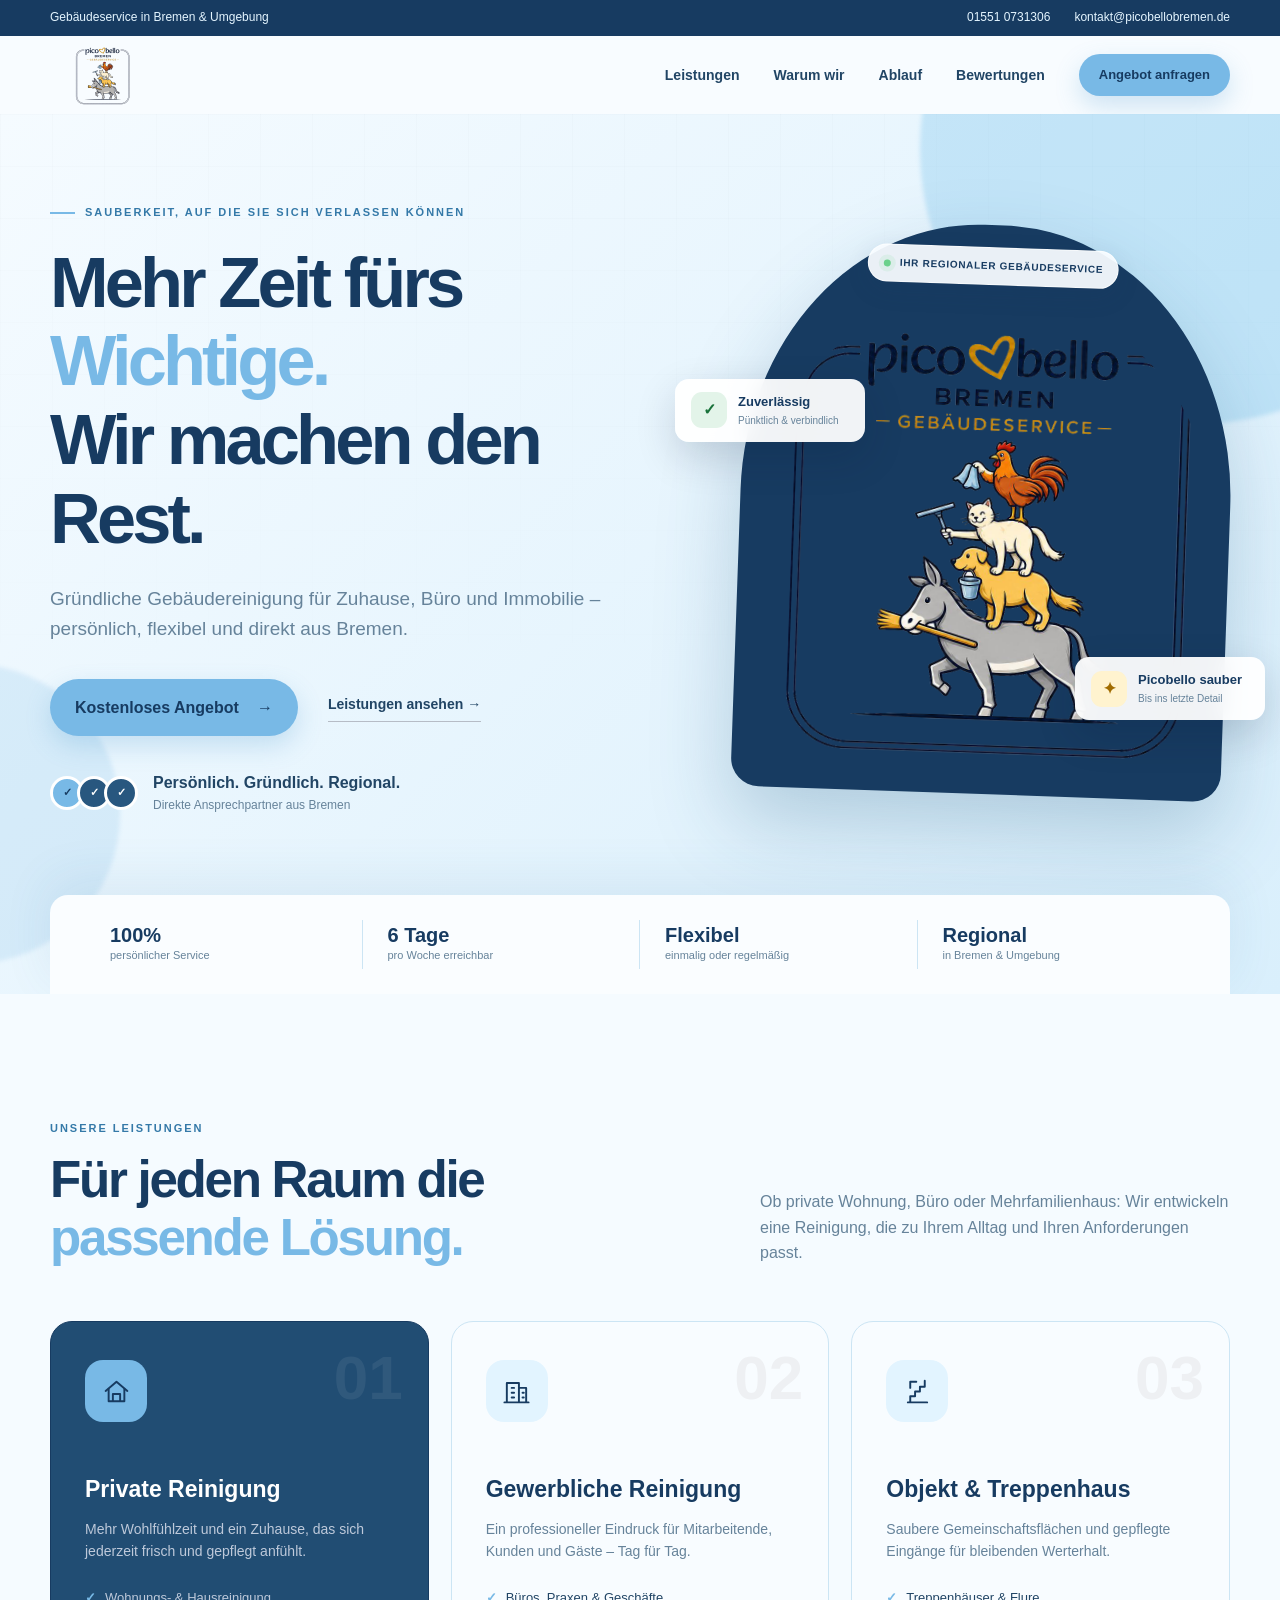
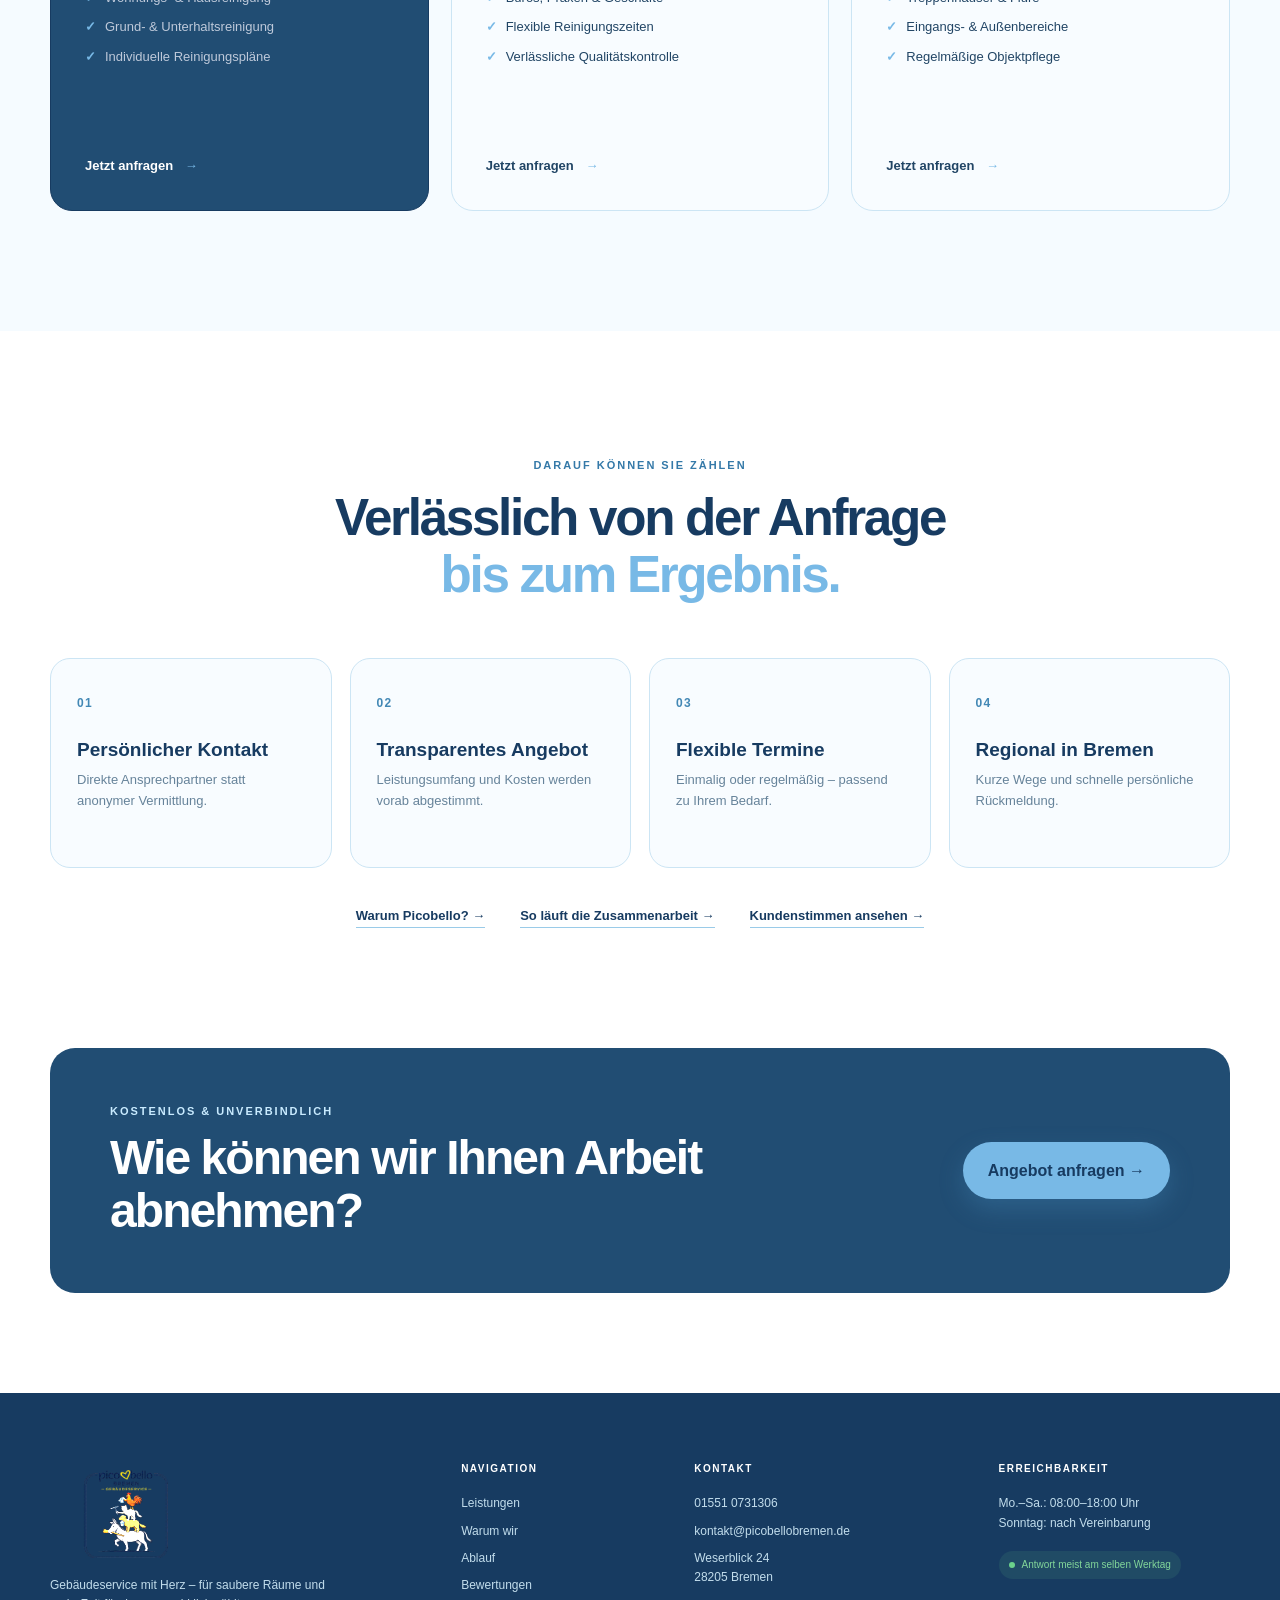
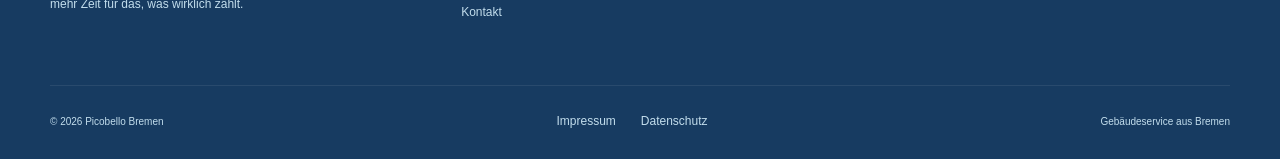
==== index.html @ 0252671d "First commit" ====
<!doctype html>
<html lang="de">
<head>
  <meta charset="UTF-8">
  <meta name="viewport" content="width=device-width, initial-scale=1.0">
  <meta name="description" content="Picobello Bremen – zuverlässige Gebäudereinigung für Privathaushalte, Büros, Praxen und Immobilien in Bremen und Umgebung.">
  <meta name="theme-color" content="#173b61">
  <meta name="robots" content="index, follow, max-image-preview:large">
  <link rel="canonical" href="https://picobellobremen.de/">
  <meta property="og:title" content="Picobello Bremen | Gebäudeservice mit Herz">
  <meta property="og:description" content="Gründliche Gebäudereinigung für Zuhause, Büro und Immobilie – persönlich, flexibel und direkt aus Bremen.">
  <meta property="og:type" content="website">
  <meta property="og:locale" content="de_DE">
  <meta property="og:url" content="https://picobellobremen.de/">
  <meta property="og:image" content="logo.png">
  <title>Picobello Bremen | Gebäudeservice mit Herz</title>
  <link rel="icon" href="logo.png" type="image/png">
  <link rel="stylesheet" href="styles.css">
  <script type="application/ld+json">
  {"@context":"https://schema.org","@type":"LocalBusiness","@id":"https://picobellobremen.de/#business","name":"Picobello Bremen Gebäudeservice","url":"https://picobellobremen.de/","logo":"https://picobellobremen.de/logo.png","telephone":"+49 1551 0731306","email":"kontakt@picobellobremen.de","description":"Gebäudereinigung für Privathaushalte, Büros, Praxen und Immobilien in Bremen und Umgebung.","address":{"@type":"PostalAddress","streetAddress":"Weserblick 24","postalCode":"28205","addressLocality":"Bremen","addressCountry":"DE"},"areaServed":{"@type":"City","name":"Bremen"},"openingHoursSpecification":[{"@type":"OpeningHoursSpecification","dayOfWeek":["Monday","Tuesday","Wednesday","Thursday","Friday","Saturday"],"opens":"08:00","closes":"18:00"}],"hasOfferCatalog":{"@type":"OfferCatalog","name":"Reinigungsleistungen","itemListElement":[{"@type":"Offer","itemOffered":{"@type":"Service","name":"Private Reinigung"}},{"@type":"Offer","itemOffered":{"@type":"Service","name":"Gewerbliche Reinigung"}},{"@type":"Offer","itemOffered":{"@type":"Service","name":"Objekt- und Treppenhausreinigung"}}]}}
  </script>
</head>
<body class="home-page">
  <div data-site-header></div>

  <main>
    <section class="hero">
      <div class="hero-glow hero-glow-one"></div>
      <div class="hero-glow hero-glow-two"></div>
      <div class="container hero-grid">
        <div class="hero-copy reveal">
          <div class="eyebrow"><span></span> Sauberkeit, auf die Sie sich verlassen können</div>
          <h1>Mehr Zeit fürs <em>Wichtige.</em><br>Wir machen den Rest.</h1>
          <p class="hero-lead">Gründliche Gebäudereinigung für Zuhause, Büro und Immobilie – persönlich, flexibel und direkt aus Bremen.</p>
          <div class="hero-actions">
            <a class="button" href="kontakt.html">Kostenloses Angebot <span>→</span></a>
            <a class="text-link" href="leistungen.html">Leistungen ansehen <span>→</span></a>
          </div>
          <div class="trust-row"><div class="avatar-stack" aria-hidden="true"><span>✓</span><span>✓</span><span>✓</span></div><div><strong>Persönlich. Gründlich. Regional.</strong><p>Direkte Ansprechpartner aus Bremen</p></div></div>
        </div>
        <div class="hero-visual reveal delay-one">
          <div class="visual-card">
            <div class="visual-top">
              <span class="status-dot"></span>
              <span>Ihr regionaler Gebäudeservice</span>
            </div>
            <img src="logo.png" alt="" aria-hidden="true">
          </div>
          <div class="floating-card floating-card-one">
            <span class="icon-badge">✓</span>
            <div><strong>Zuverlässig</strong><small>Pünktlich &amp; verbindlich</small></div>
          </div>
          <div class="floating-card floating-card-two">
            <span class="icon-badge gold">✦</span>
            <div><strong>Picobello sauber</strong><small>Bis ins letzte Detail</small></div>
          </div>
        </div>
      </div>
      <div class="container stats-bar reveal">
        <div><strong>100%</strong><span>persönlicher Service</span></div>
        <div><strong>6 Tage</strong><span>pro Woche erreichbar</span></div>
        <div><strong>Flexibel</strong><span>einmalig oder regelmäßig</span></div>
        <div><strong>Regional</strong><span>in Bremen &amp; Umgebung</span></div>
      </div>
    </section>

    <section class="section services" id="leistungen">
      <div class="container">
        <div class="section-heading reveal">
          <div>
            <span class="kicker">Unsere Leistungen</span>
            <h2>Für jeden Raum die<br><em>passende Lösung.</em></h2>
          </div>
          <p>Ob private Wohnung, Büro oder Mehrfamilienhaus: Wir entwickeln eine Reinigung, die zu Ihrem Alltag und Ihren Anforderungen passt.</p>
        </div>
        <div class="service-grid">
          <article class="service-card featured reveal">
            <div class="service-number">01</div>
            <div class="service-icon">
              <svg viewBox="0 0 24 24" aria-hidden="true"><path d="M3 11.5 12 4l9 7.5"/><path d="M5.5 10v10h13V10M9 20v-6h6v6"/></svg>
            </div>
            <h3>Private Reinigung</h3>
            <p>Mehr Wohlfühlzeit und ein Zuhause, das sich jederzeit frisch und gepflegt anfühlt.</p>
            <ul>
              <li>Wohnungs- &amp; Hausreinigung</li>
              <li>Grund- &amp; Unterhaltsreinigung</li>
              <li>Individuelle Reinigungspläne</li>
            </ul>
            <a href="kontakt.html?service=privat">Jetzt anfragen <span>→</span></a>
          </article>
          <article class="service-card reveal delay-one">
            <div class="service-number">02</div>
            <div class="service-icon">
              <svg viewBox="0 0 24 24" aria-hidden="true"><path d="M4 21V5h10v16M14 9h6v12M8 9h2M8 13h2M8 17h2M17 13h1M17 17h1M2 21h20"/></svg>
            </div>
            <h3>Gewerbliche Reinigung</h3>
            <p>Ein professioneller Eindruck für Mitarbeitende, Kunden und Gäste – Tag für Tag.</p>
            <ul>
              <li>Büros, Praxen &amp; Geschäfte</li>
              <li>Flexible Reinigungszeiten</li>
              <li>Verlässliche Qualitätskontrolle</li>
            </ul>
            <a href="kontakt.html?service=gewerbe">Jetzt anfragen <span>→</span></a>
          </article>
          <article class="service-card reveal delay-two">
            <div class="service-number">03</div>
            <div class="service-icon">
              <svg viewBox="0 0 24 24" aria-hidden="true"><path d="M4 21h16M6 21v-5h4v-4h4V8h4V3M6 4h5M6 4v5"/></svg>
            </div>
            <h3>Objekt &amp; Treppenhaus</h3>
            <p>Saubere Gemeinschaftsflächen und gepflegte Eingänge für bleibenden Werterhalt.</p>
            <ul>
              <li>Treppenhäuser &amp; Flure</li>
              <li>Eingangs- &amp; Außenbereiche</li>
              <li>Regelmäßige Objektpflege</li>
            </ul>
            <a href="kontakt.html?service=objekt">Jetzt anfragen <span>→</span></a>
          </article>
        </div>
      </div>
    </section>

    <section class="home-trust section">
      <div class="container">
        <div class="section-heading centered reveal"><span class="kicker">Darauf können Sie zählen</span><h2>Verlässlich von der Anfrage<br><em>bis zum Ergebnis.</em></h2></div>
        <div class="trust-signal-grid">
          <article><span>01</span><h3>Persönlicher Kontakt</h3><p>Direkte Ansprechpartner statt anonymer Vermittlung.</p></article>
          <article><span>02</span><h3>Transparentes Angebot</h3><p>Leistungsumfang und Kosten werden vorab abgestimmt.</p></article>
          <article><span>03</span><h3>Flexible Termine</h3><p>Einmalig oder regelmäßig – passend zu Ihrem Bedarf.</p></article>
          <article><span>04</span><h3>Regional in Bremen</h3><p>Kurze Wege und schnelle persönliche Rückmeldung.</p></article>
        </div>
        <div class="home-link-row"><a href="warum-wir.html">Warum Picobello? →</a><a href="ablauf.html">So läuft die Zusammenarbeit →</a><a href="bewertungen.html">Kundenstimmen ansehen →</a></div>
      </div>
    </section>
    <section class="home-cta"><div class="container cta-panel"><div><span class="kicker">Kostenlos &amp; unverbindlich</span><h2>Wie können wir Ihnen Arbeit abnehmen?</h2></div><a class="button" href="kontakt.html">Angebot anfragen →</a></div></section>
  </main>

  <div data-site-footer></div>
  <script src="components.js"></script>
  <script src="script.js"></script>
</body>
</html>
---- styles.css ----
:root {
  --navy: #173b61;
  --navy-light: #28577f;
  --gold: #78b9e6;
  --gold-light: #c9ebff;
  --cream: #e2f4ff;
  --white: #fafdff;
  --text: #214565;
  --muted: #66839a;
  --line: #cce5f4;
  --radius: 22px;
  --shadow: 0 24px 70px rgba(35, 94, 135, .14);
}

* { box-sizing: border-box; }
html { scroll-behavior: smooth; }
body { margin: 0; font-family: Inter, "Segoe UI", Roboto, Helvetica, Arial, sans-serif; color: var(--text); background: var(--white); line-height: 1.6; }
body.menu-open { overflow: hidden; }
a { color: inherit; text-decoration: none; }
img { max-width: 100%; display: block; }
button, input, select, textarea { font: inherit; }
.container { width: min(1180px, calc(100% - 40px)); margin-inline: auto; }
.sr-only { position: absolute; width: 1px; height: 1px; padding: 0; margin: -1px; overflow: hidden; clip: rect(0,0,0,0); white-space: nowrap; border: 0; }

.topbar { background: var(--navy); color: #dce4f0; font-size: 12px; }
.topbar-inner { min-height: 36px; display: flex; justify-content: space-between; align-items: center; }
.topbar-links { display: flex; gap: 24px; }
.topbar a:hover { color: var(--gold-light); }
.nav { height: 78px; display: flex; align-items: center; justify-content: space-between; }
.brand { width: 104px; height: 64px; display: flex; align-items: center; justify-content: center; }
.brand img { width: 100%; height: 100%; object-fit: contain; object-position: center; }
.nav-links { display: flex; align-items: center; gap: 34px; font-size: 14px; font-weight: 600; }
.nav-links > a:not(.button) { position: relative; }
.nav-links > a:not(.button)::after { content: ""; position: absolute; left: 0; right: 100%; bottom: -7px; height: 2px; background: var(--gold); transition: .25s; }
.nav-links > a:hover::after { right: 0; }
.menu-toggle { display: none; }

.button { display: inline-flex; align-items: center; justify-content: center; gap: 18px; border: 0; border-radius: 999px; padding: 16px 25px; background: var(--gold); color: var(--navy); font-weight: 800; cursor: pointer; box-shadow: 0 10px 24px rgba(215, 155, 19, .22); transition: transform .2s, box-shadow .2s, background .2s; }
.button:hover { transform: translateY(-2px); background: var(--gold-light); box-shadow: 0 14px 32px rgba(215, 155, 19, .3); }
.button-small { padding: 11px 20px; font-size: 13px; box-shadow: none; }

.hero { position: relative; overflow: hidden; padding: 90px 0 0; background: linear-gradient(135deg, #fbfcfe 0%, #f7f3e9 100%); }
.hero::before { content: ""; position: absolute; inset: 0; opacity: .35; background-image: linear-gradient(rgba(7,23,53,.04) 1px, transparent 1px), linear-gradient(90deg, rgba(7,23,53,.04) 1px, transparent 1px); background-size: 52px 52px; mask-image: linear-gradient(to bottom, #000, transparent 80%); }
.hero-glow { position: absolute; border-radius: 50%; filter: blur(2px); }
.hero-glow-one { width: 550px; height: 550px; right: -190px; top: -240px; background: rgba(215,155,19,.14); }
.hero-glow-two { width: 300px; height: 300px; left: -180px; bottom: 30px; background: rgba(39,92,142,.08); }
.hero-grid { position: relative; z-index: 1; display: grid; grid-template-columns: 1.07fr .93fr; align-items: center; gap: 80px; padding-bottom: 80px; }
.eyebrow, .kicker { text-transform: uppercase; letter-spacing: .18em; font-size: 11px; font-weight: 800; color: #7b641c; }
.eyebrow { display: flex; align-items: center; gap: 10px; }
.eyebrow span { width: 25px; height: 2px; background: var(--gold); }
h1, h2, h3 { font-family: "Avenir Next", Avenir, Inter, "Segoe UI", sans-serif; line-height: 1.12; margin-top: 0; color: var(--navy); }
h1 { margin: 22px 0 25px; font-size: clamp(46px, 5.5vw, 76px); letter-spacing: -.055em; }
h1 em, h2 em { color: var(--gold); font-style: normal; }
.hero-lead { max-width: 610px; font-size: 19px; color: var(--muted); }
.hero-actions { display: flex; align-items: center; gap: 30px; margin: 34px 0; }
.text-link { font-size: 14px; font-weight: 700; border-bottom: 1px solid #b6bcc6; padding-bottom: 5px; }
.trust-row { display: flex; align-items: center; gap: 15px; margin-top: 25px; }
.avatar-stack { display: flex; }
.avatar-stack span { width: 34px; height: 34px; display: grid; place-items: center; border-radius: 50%; margin-left: -7px; border: 3px solid white; color: white; background: var(--navy-light); font-size: 11px; font-weight: 800; }
.avatar-stack span:first-child { margin-left: 0; background: var(--gold); color: var(--navy); }
.stars { color: var(--gold); letter-spacing: 2px; font-size: 13px; }
.trust-row p { margin: 0; color: var(--muted); font-size: 12px; }

.hero-visual { position: relative; max-width: 490px; justify-self: end; }
.visual-card { position: relative; border-radius: 48% 48% 28px 28px; padding: 76px 20px 20px; background: var(--navy); box-shadow: 0 35px 80px rgba(7,23,53,.25); transform: rotate(2deg); }
.visual-card img { width: 100%; aspect-ratio: 1 / 1.05; object-fit: cover; object-position: center; border-radius: 45% 45% 18px 18px; }
.visual-top { position: absolute; z-index: 2; top: 22px; left: 50%; display: flex; align-items: center; gap: 9px; width: max-content; max-width: calc(100% - 40px); padding: 10px 15px; border: 1px solid rgba(255,255,255,.65); border-radius: 999px; color: var(--navy); background: rgba(248,252,255,.94); box-shadow: 0 8px 24px rgba(23,59,97,.12); font-size: 10px; font-weight: 700; letter-spacing: .07em; text-transform: uppercase; transform: translateX(-50%); }
.status-dot { width: 7px; height: 7px; border-radius: 50%; background: #6bd18b; box-shadow: 0 0 0 5px rgba(107,209,139,.12); }
.floating-card { position: absolute; display: flex; gap: 11px; align-items: center; min-width: 190px; padding: 13px 16px; background: rgba(255,255,255,.94); backdrop-filter: blur(10px); border-radius: 14px; box-shadow: 0 15px 40px rgba(7,23,53,.16); }
.floating-card-one { left: -65px; top: 27%; }
.floating-card-two { right: -35px; bottom: 13%; }
.icon-badge { width: 36px; height: 36px; display: grid; place-items: center; border-radius: 11px; background: #e3f4e9; color: #19723a; font-weight: 900; }
.icon-badge.gold { background: #fff3cf; color: #a16c00; }
.floating-card strong, .floating-card small { display: block; }
.floating-card strong { color: var(--navy); font-size: 13px; }
.floating-card small { color: var(--muted); font-size: 10px; }
.stats-bar { position: relative; z-index: 1; display: grid; grid-template-columns: repeat(4,1fr); padding: 25px 35px; background: white; border-radius: 18px 18px 0 0; box-shadow: 0 -15px 50px rgba(7,23,53,.06); }
.stats-bar div { padding: 4px 25px; border-right: 1px solid var(--line); }
.stats-bar div:last-child { border: 0; }
.stats-bar strong, .stats-bar span { display: block; }
.stats-bar strong { color: var(--navy); font: 800 20px "Avenir Next", Avenir, Inter, sans-serif; }
.stats-bar span { color: var(--muted); font-size: 11px; }

.section { padding: 120px 0; }
.section-heading { display: flex; justify-content: space-between; align-items: end; gap: 50px; margin-bottom: 55px; }
.section-heading h2, .why h2, .contact h2 { margin: 12px 0 0; font-size: clamp(38px, 4vw, 58px); letter-spacing: -.045em; }
.section-heading > p { max-width: 470px; margin: 0; color: var(--muted); font-size: 16px; }
.service-grid { display: grid; grid-template-columns: repeat(3,1fr); gap: 22px; }
.service-card { position: relative; overflow: hidden; min-height: 490px; padding: 38px 34px; border: 1px solid var(--line); border-radius: var(--radius); background: #fff; transition: .3s; }
.service-card:hover { transform: translateY(-7px); box-shadow: var(--shadow); border-color: transparent; }
.service-card.featured { background: var(--navy); border-color: var(--navy); }
.service-number { position: absolute; right: 25px; top: 20px; font: 800 62px "Avenir Next", Avenir, Inter, sans-serif; color: #eef0f3; }
.featured .service-number { color: rgba(255,255,255,.07); }
.service-icon { width: 62px; height: 62px; display: grid; place-items: center; border-radius: 18px; margin-bottom: 55px; background: var(--cream); }
.featured .service-icon { background: var(--gold); }
.service-icon svg { width: 29px; fill: none; stroke: var(--navy); stroke-width: 1.6; stroke-linecap: round; stroke-linejoin: round; }
.service-card h3 { font-size: 23px; margin-bottom: 15px; }
.service-card p { color: var(--muted); font-size: 14px; }
.service-card ul { list-style: none; padding: 0; margin: 25px 0 30px; font-size: 13px; }
.service-card li { margin: 9px 0; }
.service-card li::before { content: "✓"; margin-right: 9px; color: var(--gold); font-weight: 900; }
.service-card > a { position: absolute; bottom: 33px; font-size: 13px; font-weight: 800; }
.service-card > a span { margin-left: 8px; color: var(--gold); }
.featured h3, .featured > a { color: white; }
.featured p, .featured li { color: #bec9da; }

.why { background: var(--cream); }
.why-grid { display: grid; grid-template-columns: .9fr 1.1fr; gap: 100px; align-items: center; }
.why-visual { position: relative; min-height: 540px; padding: 90px 55px 55px; border-radius: 180px 180px 24px 24px; color: white; background: var(--navy); box-shadow: var(--shadow); }
.why-visual::after { content: ""; position: absolute; inset: 14px; border: 1px solid rgba(255,255,255,.13); border-radius: 170px 170px 16px 16px; pointer-events: none; }
.quote-mark { color: var(--gold); font: 800 100px/1 Georgia, serif; }
.why-visual > p { position: relative; z-index: 1; font: 600 26px/1.5 "Avenir Next", Avenir, Inter, sans-serif; }
.signature { color: var(--gold-light); font-size: 13px; margin-top: 45px; }
.bremen-label { position: absolute; right: 44px; bottom: 36px; text-align: right; font: 800 13px "Avenir Next", Avenir, Inter, sans-serif; letter-spacing: .12em; }
.bremen-label span { color: #8492a8; font-size: 9px; }
.why-copy .intro { color: var(--muted); font-size: 17px; margin: 28px 0 38px; max-width: 560px; }
.benefit-list > div { display: grid; grid-template-columns: 48px 1fr; gap: 15px; border-top: 1px solid #d9d4c9; padding: 22px 0; }
.benefit-list > div > span { color: var(--gold); font: 800 13px "Avenir Next", Avenir, Inter, sans-serif; }
.benefit-list h3 { font-size: 17px; margin: 0 0 5px; }
.benefit-list p { margin: 0; color: var(--muted); font-size: 13px; }

.section-heading.centered { display: block; text-align: center; }
.process-grid { display: grid; grid-template-columns: 1fr 100px 1fr 100px 1fr; align-items: start; }
.process-step { text-align: center; padding: 0 20px; }
.step-circle { width: 78px; height: 78px; display: grid; place-items: center; margin: 0 auto 24px; border-radius: 50%; border: 1px solid #dadfe6; color: var(--gold); background: white; box-shadow: 0 12px 30px rgba(7,23,53,.08); font: 800 24px "Avenir Next", Avenir, Inter, sans-serif; }
.process-step h3 { font-size: 18px; }
.process-step p { color: var(--muted); font-size: 13px; max-width: 260px; margin-inline: auto; }
.process-line { border-top: 1px dashed #bac2ce; margin-top: 39px; }

.testimonials { background: var(--navy); }
.section-heading.light h2 { color: white; }
.section-heading.light .kicker { color: var(--gold-light); }
.rating-summary { display: flex; align-items: center; gap: 15px; color: white; }
.rating-summary > strong { font: 800 54px "Avenir Next", Avenir, Inter, sans-serif; }
.rating-summary span, .rating-summary small { display: block; }
.rating-summary span { color: var(--gold); letter-spacing: 3px; }
.rating-summary small { color: #91a0b7; font-size: 10px; margin-top: 3px; }
.testimonial-grid { display: grid; grid-template-columns: repeat(3,1fr); gap: 20px; }
.testimonial { margin: 0; padding: 32px; border: 1px solid rgba(255,255,255,.12); border-radius: var(--radius); background: rgba(255,255,255,.055); }
.testimonial > p { min-height: 115px; color: #e5ebf3; font-size: 15px; line-height: 1.8; }
.testimonial footer { display: flex; align-items: center; gap: 12px; padding-top: 20px; border-top: 1px solid rgba(255,255,255,.1); }
.testimonial footer > span { width: 38px; height: 38px; display: grid; place-items: center; border-radius: 50%; background: var(--gold); color: var(--navy); font-size: 11px; font-weight: 800; }
.testimonial footer strong, .testimonial footer small { display: block; }
.testimonial footer strong { color: white; font-size: 12px; }
.testimonial footer small { color: #8391a7; font-size: 10px; }
.contact { background: #f3efe5; }
.contact-wrap { display: grid; grid-template-columns: .85fr 1.15fr; gap: 80px; align-items: center; }
.contact-copy > p { color: var(--muted); max-width: 450px; margin: 25px 0 35px; }
.contact-methods { display: grid; gap: 14px; }
.contact-methods a { display: flex; align-items: center; gap: 14px; }
.contact-methods a > span { width: 45px; height: 45px; display: grid; place-items: center; border-radius: 50%; color: var(--gold); background: white; box-shadow: 0 8px 20px rgba(7,23,53,.07); }
.contact-methods small, .contact-methods strong { display: block; }
.contact-methods small { color: var(--muted); }
.contact-methods strong { color: var(--navy); }
.contact-form { display: grid; gap: 19px; padding: 42px; background: white; border-radius: var(--radius); box-shadow: var(--shadow); }
.form-row { display: grid; grid-template-columns: 1fr 1fr; gap: 16px; }
.contact-form label { font-size: 12px; font-weight: 700; color: var(--navy); }
.contact-form input, .contact-form select, .contact-form textarea { width: 100%; margin-top: 7px; padding: 14px 15px; border: 1px solid #dce0e5; border-radius: 10px; outline: none; color: var(--text); background: #fbfbfa; transition: .2s; }
.contact-form input:focus, .contact-form select:focus, .contact-form textarea:focus { border-color: var(--gold); box-shadow: 0 0 0 3px rgba(215,155,19,.12); }
.contact-form textarea { resize: vertical; }
.checkbox { display: flex; align-items: flex-start; gap: 9px; color: var(--muted) !important; font-weight: 400 !important; }
.checkbox input { width: auto; margin: 4px 0 0; accent-color: var(--gold); }
.checkbox a { color: #765405; text-decoration: underline; }
.contact-form .button { justify-self: start; }
.form-status { margin: 0; color: #267343; font-size: 12px; font-weight: 700; }

.footer { padding: 70px 0 20px; background: #041127; color: #96a3b8; }
.footer-grid { display: grid; grid-template-columns: 2fr 1fr 1.4fr 1.3fr; gap: 55px; padding-bottom: 55px; }
.footer-brand img { width: 150px; height: 95px; object-fit: cover; object-position: center 12%; filter: brightness(1.7); margin-bottom: 18px; }
.footer-brand p { max-width: 300px; }
.footer h3 { color: white; text-transform: uppercase; letter-spacing: .15em; font-size: 10px; margin-bottom: 20px; }
.footer a, .footer p { display: block; margin: 8px 0; font-size: 12px; }
.footer a:hover { color: var(--gold-light); }
.open-badge { display: inline-flex; align-items: center; gap: 7px; margin-top: 10px; padding: 6px 10px; border-radius: 20px; background: rgba(107,209,139,.1); color: #82d69a; font-size: 10px; }
.open-badge i { width: 6px; height: 6px; border-radius: 50%; background: #6bd18b; }
.footer-bottom { display: flex; justify-content: space-between; align-items: center; padding-top: 18px; border-top: 1px solid rgba(255,255,255,.08); font-size: 10px; }
.footer-bottom div { display: flex; gap: 25px; }
.mobile-call { display: none; }

.legal-header { border-bottom: 1px solid var(--line); background: white; }
.legal-main { min-height: 70vh; padding: 80px 0 110px; background: var(--cream); }
.legal-content { max-width: 820px; padding: 52px; border-radius: var(--radius); background: white; box-shadow: var(--shadow); }
.legal-content .kicker { display: block; margin-bottom: 12px; }
.legal-content h1 { font-size: clamp(40px, 6vw, 62px); margin-bottom: 35px; }
.legal-content h2 { margin: 38px 0 12px; font-size: 23px; }
.legal-content h3 { margin: 28px 0 8px; font-size: 17px; }
.legal-content p, .legal-content li { color: var(--muted); font-size: 14px; }
.legal-content a { color: #765405; text-decoration: underline; }
.legal-content address { font-style: normal; }
.legal-back { display: inline-flex; align-items: center; gap: 8px; margin-top: 38px; font-weight: 800; color: var(--navy) !important; text-decoration: none !important; }

.page-hero { position: relative; overflow: hidden; padding: 105px 0 95px; color: white; background: var(--navy); }
.page-hero::before { content: ""; position: absolute; width: 550px; height: 550px; right: -170px; top: -260px; border-radius: 50%; background: rgba(215,155,19,.14); }
.page-hero::after { content: ""; position: absolute; inset: 0; opacity: .14; background-image: linear-gradient(rgba(255,255,255,.12) 1px, transparent 1px), linear-gradient(90deg, rgba(255,255,255,.12) 1px, transparent 1px); background-size: 52px 52px; mask-image: linear-gradient(to right, #000, transparent 85%); }
.page-hero .container { position: relative; z-index: 1; }
.breadcrumb { display: flex; gap: 9px; margin-bottom: 28px; color: #9eabc0; font-size: 12px; }
.breadcrumb a:hover { color: var(--gold-light); }
.page-hero h1 { max-width: 800px; margin: 0 0 24px; color: white; font-size: clamp(48px, 7vw, 82px); }
.page-hero p { max-width: 680px; margin: 0; color: #c4cedd; font-size: 18px; }
.page-hero .kicker { display: block; margin-bottom: 14px; color: var(--gold-light); }
.page-section { padding: 100px 0; }
.page-section.alt { background: var(--cream); }
.page-intro { display: grid; grid-template-columns: .85fr 1.15fr; gap: 90px; align-items: start; }
.page-intro h2, .cta-panel h2 { font-size: clamp(36px, 4vw, 54px); letter-spacing: -.04em; }
.page-intro-copy > p { margin-top: 0; color: var(--muted); font-size: 17px; }
.check-grid { display: grid; grid-template-columns: repeat(2,1fr); gap: 14px; margin-top: 30px; }
.check-item { display: flex; gap: 10px; align-items: flex-start; padding: 16px; border-radius: 13px; background: white; box-shadow: 0 8px 25px rgba(7,23,53,.06); font-size: 13px; font-weight: 700; }
.check-item span { color: var(--gold); font-weight: 900; }
.detail-grid { display: grid; grid-template-columns: repeat(3,1fr); gap: 22px; }
.detail-card { padding: 32px; border: 1px solid var(--line); border-radius: var(--radius); background: white; }
.detail-card .number { color: var(--gold); font: 800 12px "Avenir Next", Avenir, sans-serif; letter-spacing: .12em; }
.detail-card h3 { margin: 17px 0 12px; font-size: 21px; }
.detail-card p, .detail-card li { color: var(--muted); font-size: 13px; }
.detail-card ul { padding-left: 17px; }
.detail-card li { margin: 7px 0; }
.wide-steps { display: grid; gap: 18px; counter-reset: steps; }
.wide-step { display: grid; grid-template-columns: 90px 1fr auto; align-items: center; gap: 28px; padding: 30px 34px; border: 1px solid var(--line); border-radius: 18px; background: white; }
.wide-step::before { counter-increment: steps; content: "0" counter(steps); color: var(--gold); font: 800 28px "Avenir Next", Avenir, sans-serif; }
.wide-step h3 { margin: 0 0 7px; font-size: 20px; }
.wide-step p { margin: 0; color: var(--muted); font-size: 14px; }
.wide-step small { color: #9ba4b3; font-size: 11px; text-align: right; }
.value-grid { display: grid; grid-template-columns: repeat(2,1fr); gap: 22px; }
.value-card { min-height: 250px; padding: 38px; border-radius: var(--radius); background: white; box-shadow: 0 14px 40px rgba(7,23,53,.07); }
.value-card:nth-child(1) { color: white; background: var(--navy); }
.value-card:nth-child(1) h3 { color: white; }
.value-card > span { display: grid; place-items: center; width: 48px; height: 48px; margin-bottom: 28px; border-radius: 14px; color: var(--navy); background: var(--gold); font-weight: 900; }
.value-card h3 { font-size: 23px; margin-bottom: 12px; }
.value-card p { margin: 0; color: var(--muted); font-size: 14px; }
.value-card:nth-child(1) p { color: #bdc8d9; }
.faq-list { max-width: 850px; margin-inline: auto; }
.faq-item { border-bottom: 1px solid var(--line); }
.faq-item button { width: 100%; display: flex; justify-content: space-between; gap: 20px; padding: 24px 0; border: 0; color: var(--navy); background: transparent; text-align: left; font-weight: 800; cursor: pointer; }
.faq-item button span { color: var(--gold); font-size: 20px; transition: transform .2s; }
.faq-answer { display: none; max-width: 740px; padding: 0 0 24px; color: var(--muted); font-size: 14px; }
.faq-item.open .faq-answer { display: block; }
.faq-item.open button span { transform: rotate(45deg); }
.review-wall { display: grid; grid-template-columns: repeat(2,1fr); gap: 22px; }
.review-card { padding: 34px; border: 1px solid var(--line); border-radius: var(--radius); background: white; }
.review-card .stars { margin-bottom: 18px; }
.review-card > p { min-height: 82px; color: var(--text); font-size: 16px; line-height: 1.75; }
.review-author { display: flex; justify-content: space-between; gap: 20px; padding-top: 18px; border-top: 1px solid var(--line); }
.review-author strong, .review-author small { display: block; }
.review-author small { color: var(--muted); }
.review-author > span { color: var(--gold); font-size: 28px; }
.cta-section { padding: 0 0 100px; background: var(--cream); }
.cta-panel { display: flex; justify-content: space-between; align-items: center; gap: 50px; padding: 55px 60px; border-radius: 25px; color: white; background: var(--navy); }
.cta-panel h2 { max-width: 620px; margin: 0; color: white; }
.contact-page-grid { display: grid; grid-template-columns: .75fr 1.25fr; gap: 70px; align-items: start; }
.contact-info-card { padding: 34px; border-radius: var(--radius); color: white; background: var(--navy); }
.contact-info-card h2 { color: white; font-size: 30px; }
.contact-info-card > p { color: #b9c5d7; }
.contact-info-card .contact-methods { margin-top: 30px; }
.contact-info-card .contact-methods a > span { color: var(--navy); background: var(--gold); }
.contact-info-card .contact-methods strong { color: white; font-size: 13px; }
.contact-info-card .contact-methods small { color: #8f9db3; }
.service-area { margin-top: 32px; padding-top: 25px; border-top: 1px solid rgba(255,255,255,.12); color: #b9c5d7; font-size: 13px; }
.service-area strong { display: block; margin-bottom: 6px; color: white; }

.reveal { opacity: 0; transform: translateY(24px); transition: opacity .65s ease, transform .65s ease; }
.reveal.visible { opacity: 1; transform: none; }
.delay-one { transition-delay: .12s; }
.delay-two { transition-delay: .24s; }

@media (max-width: 980px) {
  .topbar { display: none; }
  .nav { height: 68px; }
  .brand { width: 86px; height: 56px; }
  .menu-toggle { display: grid; gap: 5px; padding: 10px; border: 0; background: transparent; z-index: 20; }
  .menu-toggle span:not(.sr-only) { width: 26px; height: 2px; background: var(--navy); transition: .25s; }
  .menu-open .menu-toggle span:nth-child(1) { transform: translateY(7px) rotate(45deg); }
  .menu-open .menu-toggle span:nth-child(2) { opacity: 0; }
  .menu-open .menu-toggle span:nth-child(3) { transform: translateY(-7px) rotate(-45deg); }
  .nav-links { position: fixed; z-index: 15; inset: 0; padding: 120px 35px 40px; flex-direction: column; align-items: flex-start; background: white; transform: translateX(100%); transition: .3s; font-size: 24px; }
  .menu-open .nav-links { transform: none; }
  .hero { padding-top: 65px; }
  .hero-grid, .why-grid, .contact-wrap { grid-template-columns: 1fr; }
  .hero-grid { gap: 65px; }
  .hero-visual { justify-self: center; max-width: 430px; }
  .stats-bar { grid-template-columns: repeat(2,1fr); }
  .stats-bar div:nth-child(2) { border-right: 0; }
  .stats-bar div { margin: 8px 0; }
  .service-grid, .testimonial-grid { grid-template-columns: 1fr; }
  .service-card { min-height: 450px; }
  .why-grid { gap: 65px; }
  .why-visual { max-width: 550px; width: 100%; justify-self: center; }
  .process-grid { grid-template-columns: 1fr; gap: 20px; }
  .process-line { width: 1px; height: 35px; margin: 0 auto; border: 0; border-left: 1px dashed #bac2ce; }
  .testimonial > p { min-height: auto; }
  .footer-grid { grid-template-columns: 2fr 1fr 1fr; }
  .footer-grid > div:last-child { display: none; }
  .page-intro, .contact-page-grid { grid-template-columns: 1fr; gap: 50px; }
  .detail-grid { grid-template-columns: 1fr; }
}

@media (max-width: 640px) {
  .container { width: min(100% - 28px, 1180px); }
  .section { padding: 85px 0; }
  h1 { font-size: 43px; }
  .hero-lead { font-size: 16px; }
  .hero-actions { align-items: flex-start; flex-direction: column; gap: 20px; }
  .hero-visual { width: calc(100% - 28px); }
  .floating-card { min-width: 155px; padding: 10px; }
  .floating-card-one { left: -14px; }
  .floating-card-two { right: -14px; }
  .stats-bar { padding: 17px 5px; }
  .stats-bar div { padding: 5px 13px; }
  .stats-bar strong { font-size: 16px; }
  .section-heading { display: block; margin-bottom: 38px; }
  .section-heading > p { margin-top: 25px; }
  .service-card { padding: 30px 25px; }
  .why-visual { min-height: 460px; padding: 80px 35px 40px; border-radius: 130px 130px 22px 22px; }
  .why-visual > p { font-size: 21px; }
  .rating-summary { margin-top: 25px; }
  .contact-wrap { gap: 50px; }
  .contact-form { padding: 25px 19px; }
  .form-row { grid-template-columns: 1fr; }
  .contact-form .button { width: 100%; }
  .footer { padding-bottom: 75px; }
  .footer-grid { grid-template-columns: 1fr 1fr; gap: 30px; }
  .footer-brand { grid-column: 1 / -1; }
  .footer-bottom { align-items: flex-start; flex-direction: column; gap: 12px; }
  .mobile-call { position: fixed; z-index: 30; left: 14px; right: 14px; bottom: 12px; display: flex; justify-content: center; gap: 10px; padding: 13px; border-radius: 30px; color: var(--navy); background: var(--gold); box-shadow: 0 8px 30px rgba(7,23,53,.25); font-weight: 800; }
  .legal-main { padding: 45px 0 85px; }
  .legal-content { padding: 30px 22px; }
  .page-hero { padding: 72px 0 68px; }
  .page-hero h1 { font-size: 44px; }
  .page-section { padding: 75px 0; }
  .check-grid, .value-grid, .review-wall { grid-template-columns: 1fr; }
  .wide-step { grid-template-columns: 50px 1fr; padding: 24px 20px; gap: 12px; }
  .wide-step small { grid-column: 2; text-align: left; }
  .cta-section { padding-bottom: 75px; }
  .cta-panel { align-items: flex-start; flex-direction: column; padding: 38px 25px; }
}

@media (prefers-reduced-motion: reduce) {
  html { scroll-behavior: auto; }
  .reveal { opacity: 1; transform: none; transition: none; }
  * { animation: none !important; }
}

/* Babyblau-Farbsystem */
body { background: #f5fbff; }
.site-header, .legal-header, .nav { background: #f8fcff; }
.topbar { background: #173b61; color: #e4f5ff; }
.hero { background: linear-gradient(135deg, #f5fbff 0%, #d9effc 100%); }
.hero-glow-one { background: rgba(98, 183, 232, .27); }
.hero-glow-two { background: rgba(91, 170, 220, .15); }
.eyebrow, .kicker { color: #3479a8; }
.button { box-shadow: 0 10px 24px rgba(78, 157, 209, .25); }
.button:hover { box-shadow: 0 14px 32px rgba(78, 157, 209, .3); }
.visual-card { box-shadow: 0 35px 80px rgba(33, 90, 131, .25); }
.stats-bar { background: #fafdff; box-shadow: 0 -15px 50px rgba(43, 112, 158, .09); }
.services, .process, .page-section { background: #f5fbff; }
.why, .contact, .page-section.alt, .legal-main, .cta-section { background: #dff2fd; }
.service-card, .detail-card, .review-card, .wide-step, .value-card, .legal-content, .contact-form, .check-item { background: #f8fcff; }
.service-card.featured, .why-visual, .contact-info-card, .cta-panel { background: #214d73; }
.testimonials { background: #214d73; }
.testimonial { border-color: rgba(220, 243, 255, .2); background: rgba(210, 237, 252, .09); }
.contact-form input, .contact-form select, .contact-form textarea { border-color: #c6e0f0; background: #eef8fd; }
.contact-methods a > span { background: #f8fcff; }
.footer { background: #173b61; color: #c2ddec; }
.page-hero { background: linear-gradient(135deg, #28577f 0%, #4b91bf 100%); }
.page-hero::before { background: rgba(190, 231, 255, .2); }
.check-item, .value-card { box-shadow: 0 12px 35px rgba(42, 106, 149, .09); }
.mobile-call { background: #83c5ec; }

.home-page .why,
.home-page .process,
.home-page .testimonials,
.home-page .contact { display: none; }
.home-trust { background: #fff; }
.trust-signal-grid { display: grid; grid-template-columns: repeat(4, 1fr); gap: 18px; }
.trust-signal-grid article { min-height: 210px; padding: 30px 26px; border: 1px solid var(--line); border-radius: 20px; background: #f8fcff; }
.trust-signal-grid article > span { color: #4388b5; font-size: 12px; font-weight: 800; letter-spacing: .12em; }
.trust-signal-grid h3 { margin: 24px 0 10px; font-size: 19px; }
.trust-signal-grid p { margin: 0; color: var(--muted); font-size: 13px; }
.home-link-row { display: flex; justify-content: center; flex-wrap: wrap; gap: 15px 35px; margin-top: 38px; }
.home-link-row a { color: var(--navy); font-size: 13px; font-weight: 800; border-bottom: 1px solid #9acbe8; }
.home-cta { padding: 0 0 100px; background: #fff; }
.home-cta .kicker { display: block; margin-bottom: 10px; color: var(--gold-light); }
.home-cta .cta-panel h2 { font-size: clamp(30px, 4vw, 48px); }

.honeypot { position: absolute !important; left: -9999px !important; width: 1px !important; height: 1px !important; overflow: hidden !important; }
.form-error { margin: 0 0 15px; padding: 12px 14px; border-radius: 10px; color: #7a2631; background: #ffe8ec; font-size: 13px; }

@media (max-width: 980px) {
  .trust-signal-grid { grid-template-columns: repeat(2, 1fr); }
}

@media (max-width: 640px) {
  .trust-signal-grid { grid-template-columns: 1fr; }
  .home-cta { padding-bottom: 75px; }
}
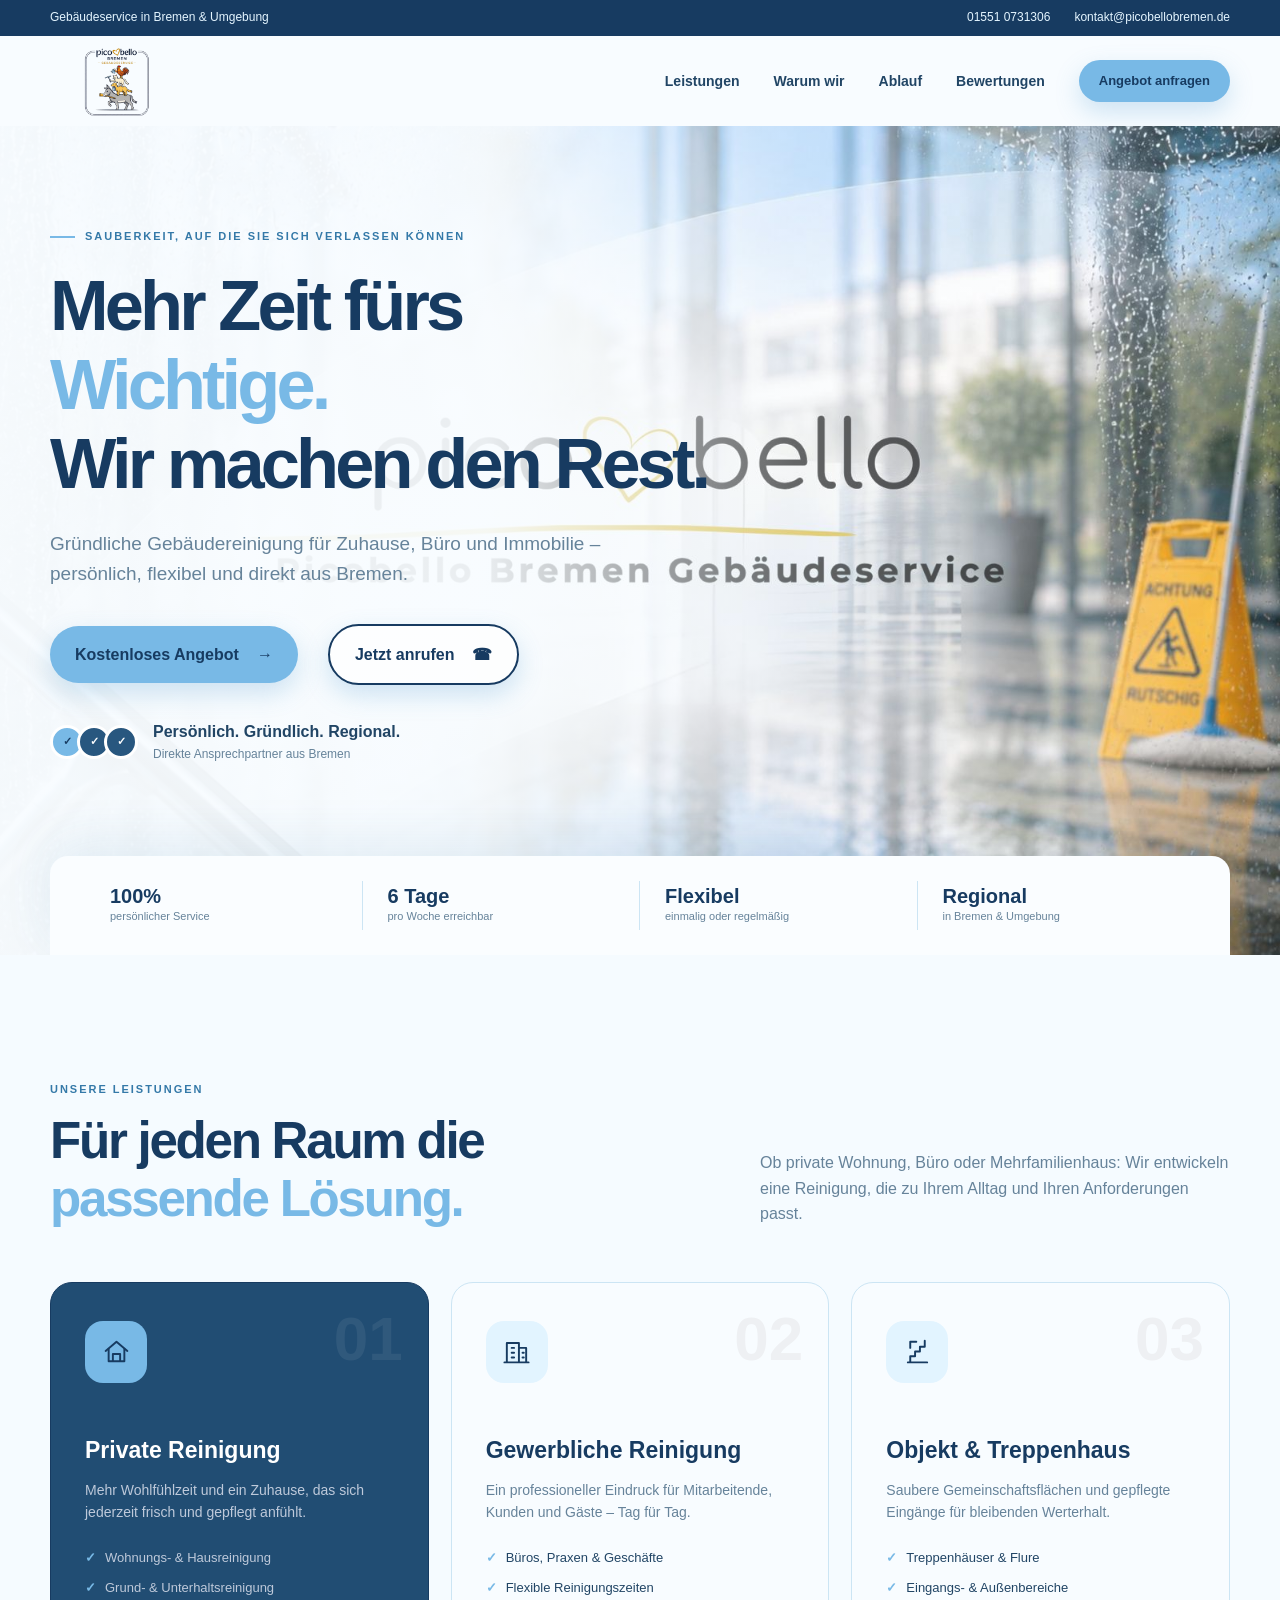
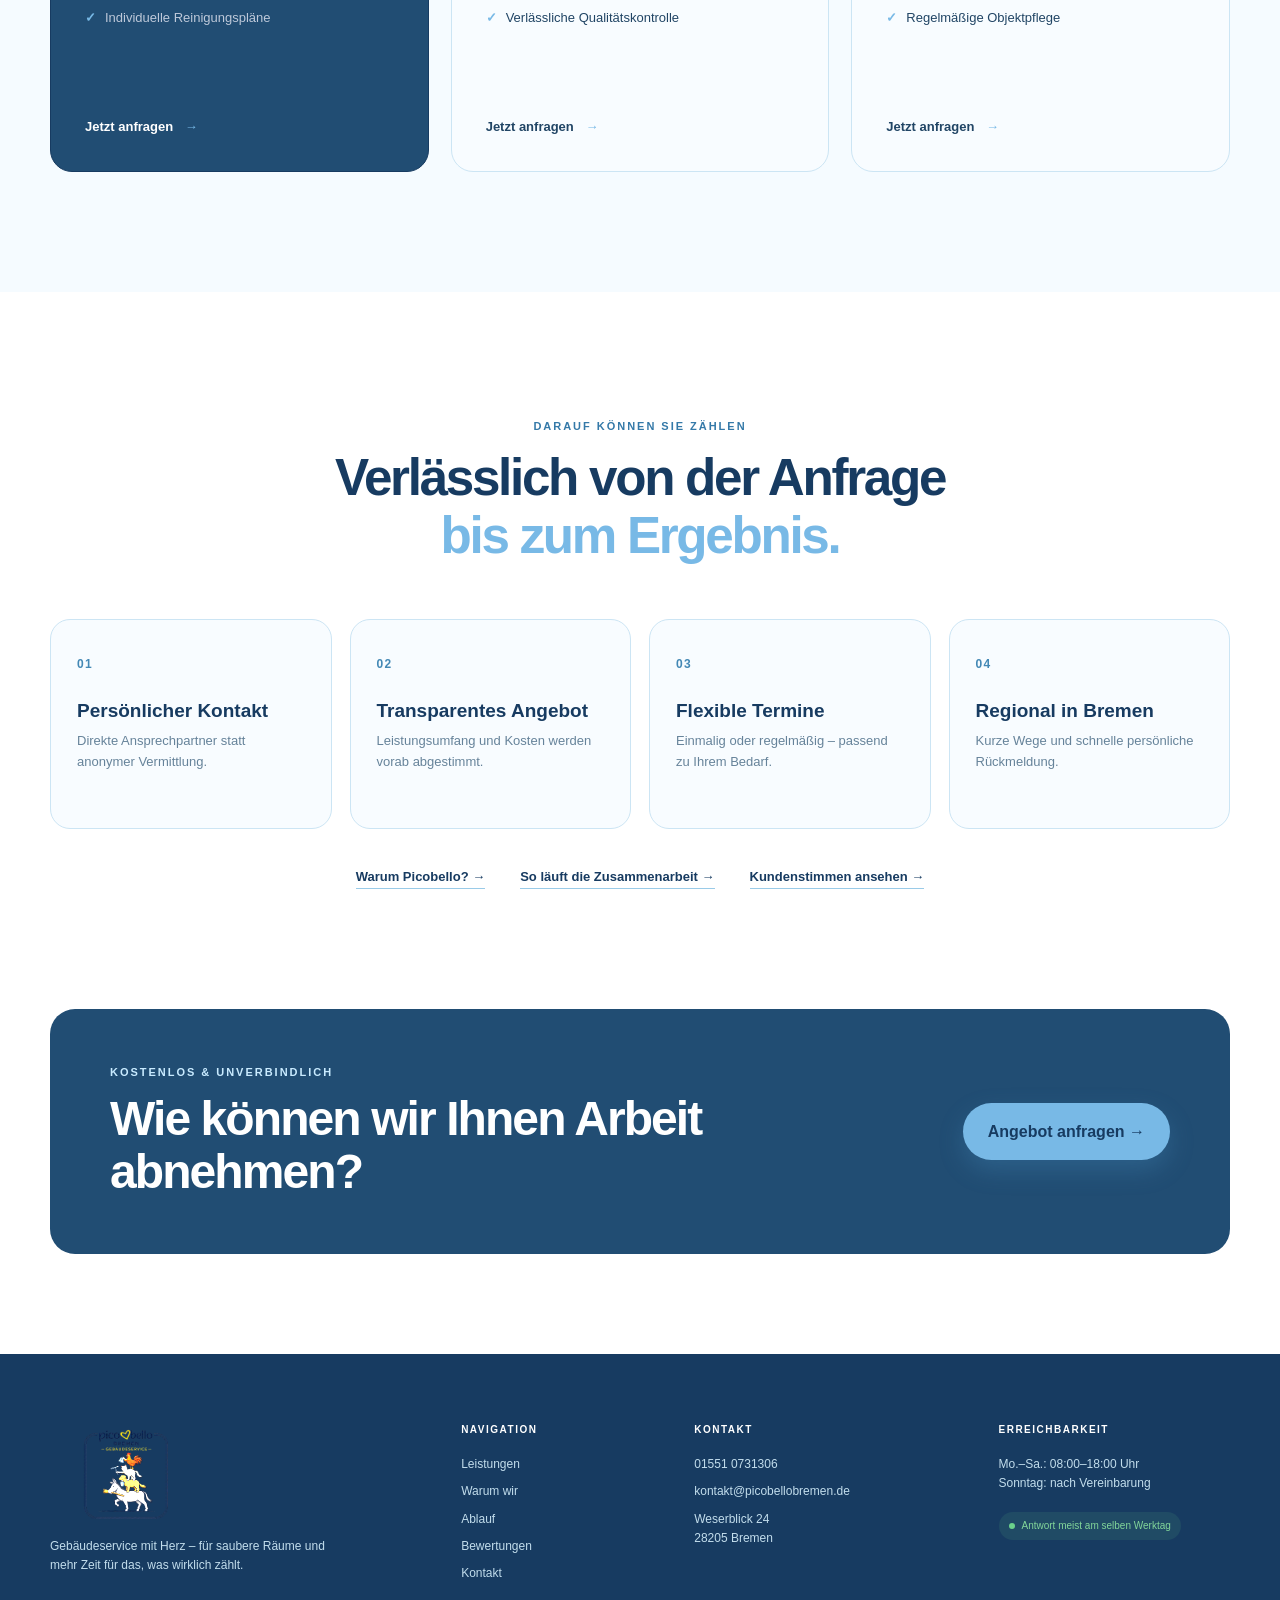
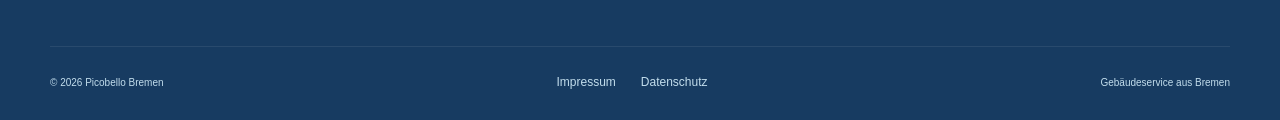
==== commit 04418beb: "Neue Features" ====
--- a/index.html
+++ b/index.html
@@ -25,8 +25,6 @@
 
   <main>
     <section class="hero">
-      <div class="hero-glow hero-glow-one"></div>
-      <div class="hero-glow hero-glow-two"></div>
       <div class="container hero-grid">
         <div class="hero-copy reveal">
           <div class="eyebrow"><span></span> Sauberkeit, auf die Sie sich verlassen können</div>
@@ -34,26 +32,9 @@
           <p class="hero-lead">Gründliche Gebäudereinigung für Zuhause, Büro und Immobilie – persönlich, flexibel und direkt aus Bremen.</p>
           <div class="hero-actions">
             <a class="button" href="kontakt.html">Kostenloses Angebot <span>→</span></a>
-            <a class="text-link" href="leistungen.html">Leistungen ansehen <span>→</span></a>
+            <a class="button button-secondary" href="tel:+4915510731306">Jetzt anrufen <span>☎</span></a>
           </div>
           <div class="trust-row"><div class="avatar-stack" aria-hidden="true"><span>✓</span><span>✓</span><span>✓</span></div><div><strong>Persönlich. Gründlich. Regional.</strong><p>Direkte Ansprechpartner aus Bremen</p></div></div>
-        </div>
-        <div class="hero-visual reveal delay-one">
-          <div class="visual-card">
-            <div class="visual-top">
-              <span class="status-dot"></span>
-              <span>Ihr regionaler Gebäudeservice</span>
-            </div>
-            <img src="logo.png" alt="" aria-hidden="true">
-          </div>
-          <div class="floating-card floating-card-one">
-            <span class="icon-badge">✓</span>
-            <div><strong>Zuverlässig</strong><small>Pünktlich &amp; verbindlich</small></div>
-          </div>
-          <div class="floating-card floating-card-two">
-            <span class="icon-badge gold">✦</span>
-            <div><strong>Picobello sauber</strong><small>Bis ins letzte Detail</small></div>
-          </div>
         </div>
       </div>
       <div class="container stats-bar reveal">
--- a/styles.css
+++ b/styles.css
@@ -38,13 +38,15 @@
 .button { display: inline-flex; align-items: center; justify-content: center; gap: 18px; border: 0; border-radius: 999px; padding: 16px 25px; background: var(--gold); color: var(--navy); font-weight: 800; cursor: pointer; box-shadow: 0 10px 24px rgba(215, 155, 19, .22); transition: transform .2s, box-shadow .2s, background .2s; }
 .button:hover { transform: translateY(-2px); background: var(--gold-light); box-shadow: 0 14px 32px rgba(215, 155, 19, .3); }
 .button-small { padding: 11px 20px; font-size: 13px; box-shadow: none; }
-
-.hero { position: relative; overflow: hidden; padding: 90px 0 0; background: linear-gradient(135deg, #fbfcfe 0%, #f7f3e9 100%); }
-.hero::before { content: ""; position: absolute; inset: 0; opacity: .35; background-image: linear-gradient(rgba(7,23,53,.04) 1px, transparent 1px), linear-gradient(90deg, rgba(7,23,53,.04) 1px, transparent 1px); background-size: 52px 52px; mask-image: linear-gradient(to bottom, #000, transparent 80%); }
+.button-secondary { border: 2px solid var(--navy); color: var(--navy); background: rgba(255,255,255,.72); box-shadow: none; }
+.button-secondary:hover { color: white; background: var(--navy); box-shadow: 0 14px 32px rgba(23,59,97,.2); }
+
+.hero { position: relative; overflow: hidden; padding: 90px 0 0; background: url("PHOTO-2026-06-25-13-17-45.jpg") center center / cover no-repeat; }
+.hero::before { content: ""; position: absolute; inset: 0; background: linear-gradient(90deg, rgba(248,252,255,.98) 0%, rgba(248,252,255,.94) 38%, rgba(248,252,255,.4) 62%, rgba(248,252,255,.06) 100%); }
 .hero-glow { position: absolute; border-radius: 50%; filter: blur(2px); }
 .hero-glow-one { width: 550px; height: 550px; right: -190px; top: -240px; background: rgba(215,155,19,.14); }
 .hero-glow-two { width: 300px; height: 300px; left: -180px; bottom: 30px; background: rgba(39,92,142,.08); }
-.hero-grid { position: relative; z-index: 1; display: grid; grid-template-columns: 1.07fr .93fr; align-items: center; gap: 80px; padding-bottom: 80px; }
+.hero-grid { position: relative; z-index: 1; display: grid; grid-template-columns: minmax(0, 660px) 1fr; align-items: center; min-height: 640px; padding-bottom: 80px; }
 .eyebrow, .kicker { text-transform: uppercase; letter-spacing: .18em; font-size: 11px; font-weight: 800; color: #7b641c; }
 .eyebrow { display: flex; align-items: center; gap: 10px; }
 .eyebrow span { width: 25px; height: 2px; background: var(--gold); }
@@ -342,7 +344,6 @@
 body { background: #f5fbff; }
 .site-header, .legal-header, .nav { background: #f8fcff; }
 .topbar { background: #173b61; color: #e4f5ff; }
-.hero { background: linear-gradient(135deg, #f5fbff 0%, #d9effc 100%); }
 .hero-glow-one { background: rgba(98, 183, 232, .27); }
 .hero-glow-two { background: rgba(91, 170, 220, .15); }
 .eyebrow, .kicker { color: #3479a8; }
@@ -379,15 +380,27 @@
 .home-cta { padding: 0 0 100px; background: #fff; }
 .home-cta .kicker { display: block; margin-bottom: 10px; color: var(--gold-light); }
 .home-cta .cta-panel h2 { font-size: clamp(30px, 4vw, 48px); }
+.home-page .brand { width: 132px; height: 76px; }
+.home-page .nav { height: 90px; }
 
 .honeypot { position: absolute !important; left: -9999px !important; width: 1px !important; height: 1px !important; overflow: hidden !important; }
 .form-error { margin: 0 0 15px; padding: 12px 14px; border-radius: 10px; color: #7a2631; background: #ffe8ec; font-size: 13px; }
 
 @media (max-width: 980px) {
   .trust-signal-grid { grid-template-columns: repeat(2, 1fr); }
+  .home-page .brand { width: 108px; height: 66px; }
+  .home-page .nav { height: 76px; }
+  .home-page .hero { background-position: 58% center; }
+  .home-page .hero::before { background: linear-gradient(90deg, rgba(248,252,255,.98) 0%, rgba(248,252,255,.92) 52%, rgba(248,252,255,.45) 100%); }
+  .home-page .hero-grid { grid-template-columns: minmax(0, 610px) 1fr; min-height: 600px; }
 }
 
 @media (max-width: 640px) {
   .trust-signal-grid { grid-template-columns: 1fr; }
   .home-cta { padding-bottom: 75px; }
-}
+  .home-page .hero { padding-top: 48px; background-position: 62% center; }
+  .home-page .hero::before { background: rgba(248,252,255,.86); }
+  .home-page .hero-grid { display: block; min-height: 610px; padding-bottom: 55px; }
+  .home-page .hero-actions { width: 100%; gap: 12px; }
+  .home-page .hero-actions .button { width: 100%; }
+}
